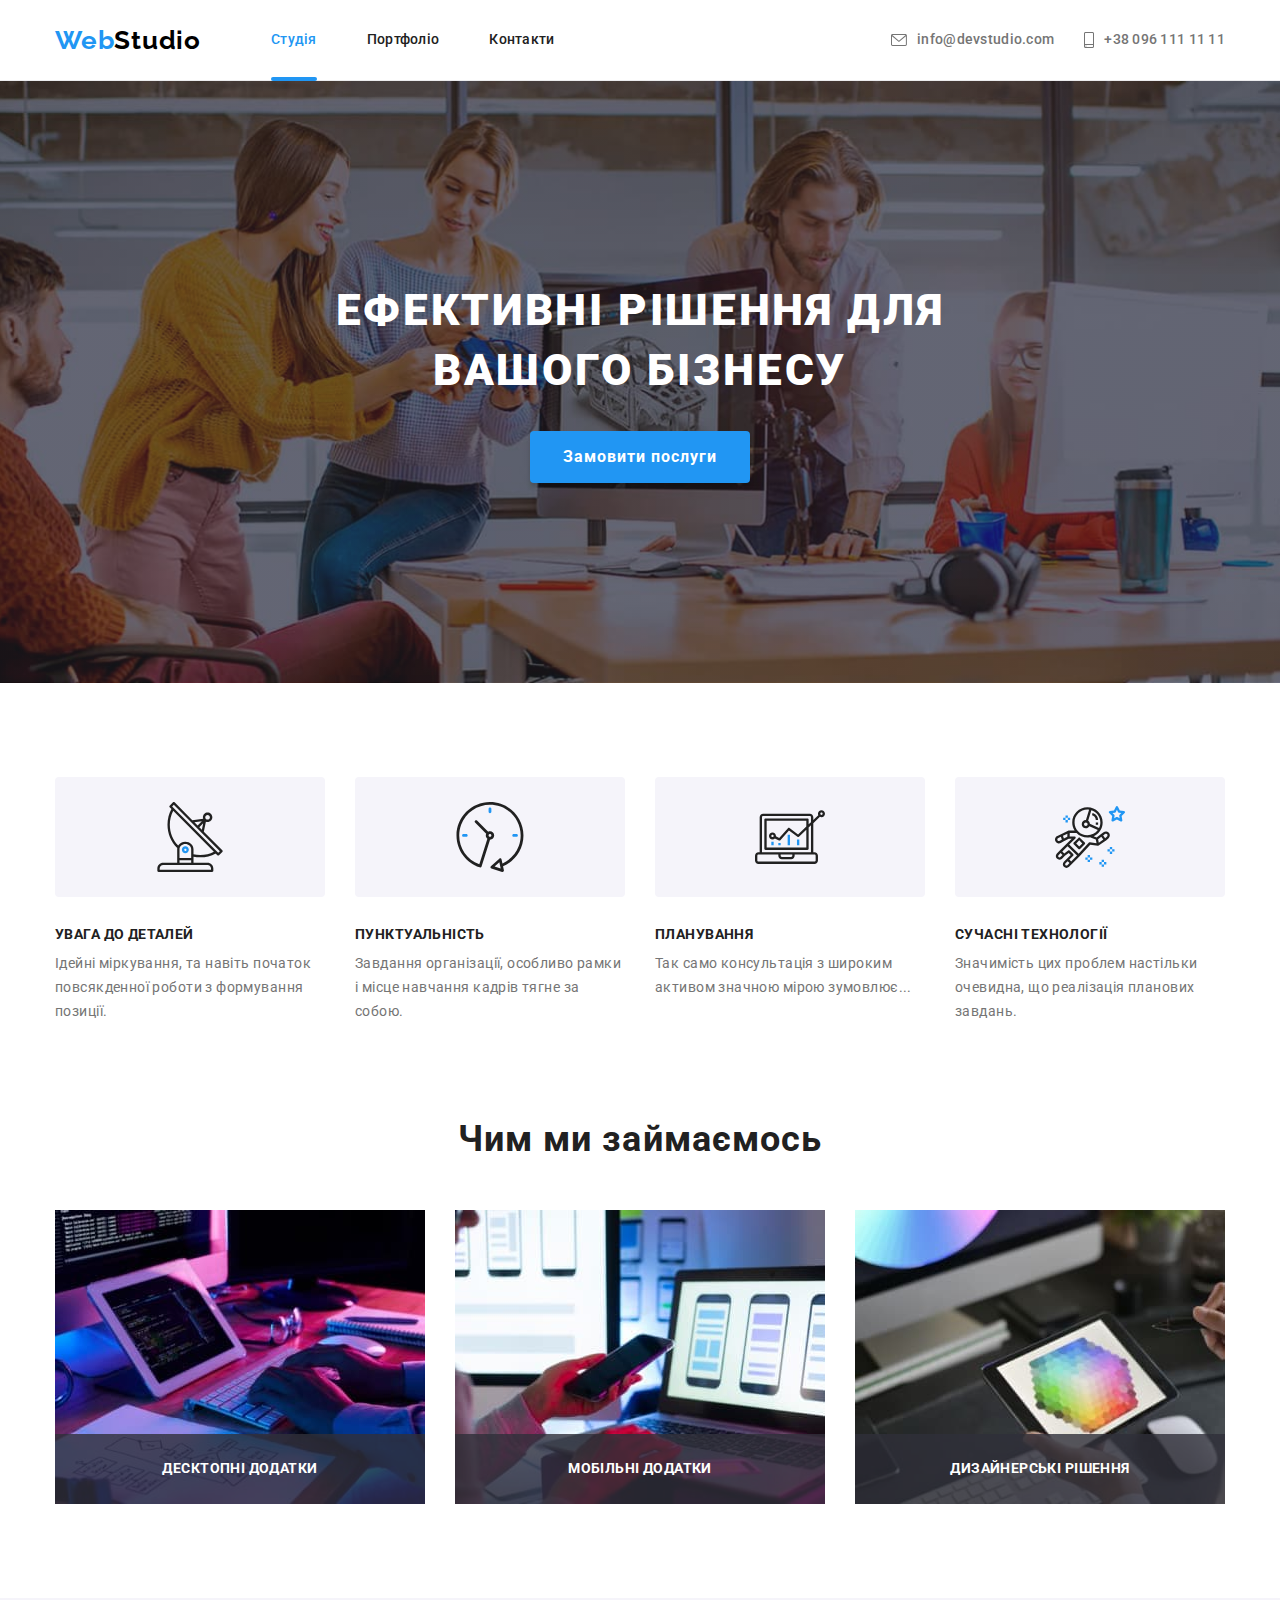
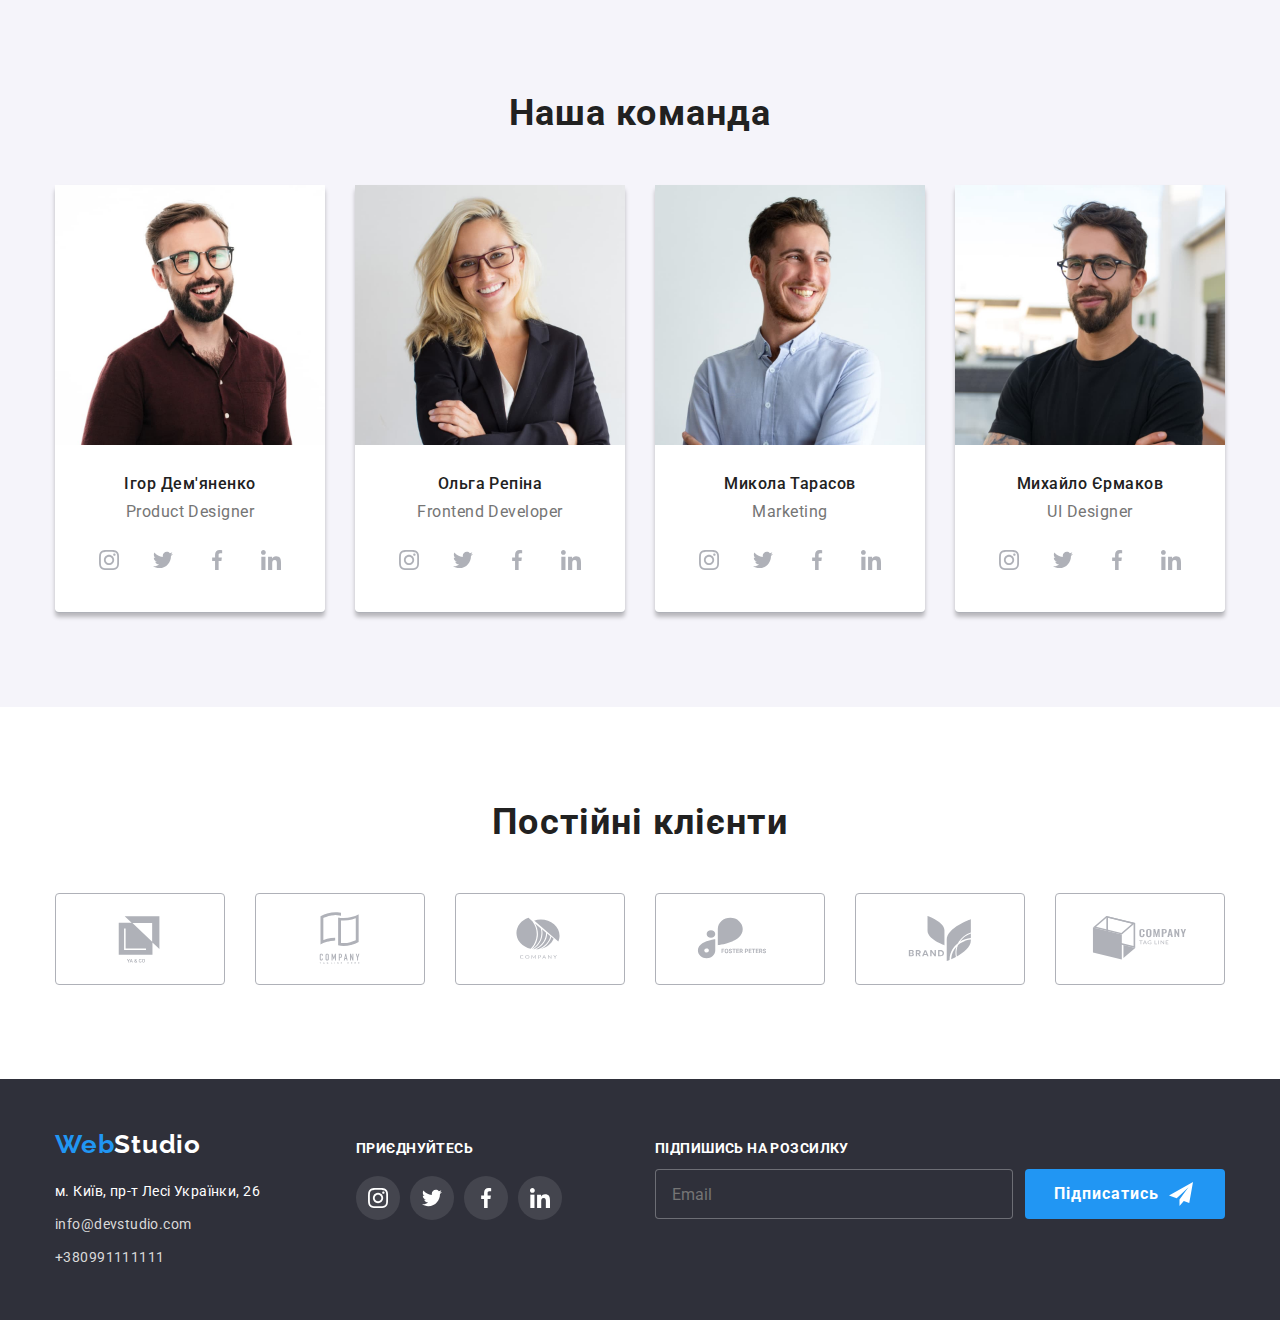
==== index.html @ f046be92 "правка1" ====
<!DOCTYPE html>
<html lang="uk">
  <head>
    <meta charset="UTF-8" />
    <meta http-equiv="X-UA-Compatible" content="IE=edge" />
    <meta name="viewport" content="width=device-width, initial-scale=1.0" />
    <title>Webstudio</title>
    <link rel="preconnect" href="https://fonts.googleapis.com" />
    <link rel="preconnect" href="https://fonts.gstatic.com" crossorigin />
    <link
      href="https://fonts.googleapis.com/css2?family=Raleway:wght@700&family=Roboto:ital,wght@0,400;0,500;0,700;0,900;1,300&display=swap"
      rel="stylesheet"
    />
    <link
      rel="stylesheet"
      href="https://cdnjs.cloudflare.com/ajax/libs/modern-normalize/1.1.0/modern-normalize.min.css"
    />
    <link rel="stylesheet" href="./css/styles.css" />
  </head>

  <body>
    <header>
      <div class="container header-elements">
        <nav class="nav-header">
          <a class="logo" href="">Web<span class="colorstudio">Studio</span></a>
          <ul class="nav-list">
            <li class="nav-item">
              <div class="actions-studio">
                <a href="./index.html" class="nav-studio link-current">Студія</a>
              </div>
            </li>
            <li class="nav-item"><a class="site-nav" href="./portfolio.html">Портфоліо</a></li>
            <li class="nav-item"><a class="site-nav" href="">Контакти</a></li>
          </ul>
        </nav>
        <ul class="contacts-list">
          <li class="contacts-item">
            <a href="mailto:info@devstudio.com" class="mail icon-mail">
              <svg class="contacts-icon" width="16" height="12">
                <use href="./images/icons/icons.svg#icon-envelope"></use>
              </svg>
              info@devstudio.com</a
            >
          </li>
          <li class="contacts-item">
            <a href="tel:+380961111111" class="number icon-number">
              <svg class="contacts-icon" width="10" height="16">
                <use href="./images/icons/icons.svg#icon-smartphone"></use>
              </svg>
              +38 096 111 11 11</a
            >
          </li>
        </ul>
      </div>
    </header>

    <main>
      <!---герой--->

      <section class="hero">
        <div class="container">
          <h1 class="hero-title">Ефективні рішення для вашого бізнесу</h1>
          <button class="btn-style" data-modal-open type="button">Замовити послуги</button>
        </div>
      </section>
      <!---список переваг-->
      <section class="sections-benefits section-bf">
        <div class="container">
          <h2 class="visually-hidden" hidden>список переваг</h2>
          <ul class="benefits-list">
            <li class="benefits-items">
              <div class="benefits-box">
                <svg class="benefits-icons" width="70" height="70">
                  <use href="./images/icons/icons.svg#icon-antenna"></use>
                </svg>
              </div>
              <h3 class="benefits-title">Увага до деталей</h3>
              <p class="benefits-text">
                Ідейні міркування, та навіть початок повсякденної роботи з формування позиції.
              </p>
            </li>

            <li class="benefits-items">
              <div class="benefits-box">
                <svg class="benefits-icons" width="70" height="70">
                  <use href="./images/icons/icons.svg#icon-clock"></use>
                </svg>
              </div>
              <h3 class="benefits-title">Пунктуальність</h3>
              <p class="benefits-text">
                Завдання організації, особливо рамки і місце навчання кадрів тягне за собою.
              </p>
            </li>

            <li class="benefits-items icon-plan">
              <div class="benefits-box">
                <svg class="benefits-icons" width="70" height="70">
                  <use href="./images/icons/icons.svg#icon-diagram"></use>
                </svg>
              </div>
              <h3 class="benefits-title">Планування</h3>
              <p class="benefits-text">
                Так само консультація з широким активом значною мірою зумовлює...
              </p>
            </li>

            <li class="benefits-items">
              <div class="benefits-box">
                <svg class="benefits-icons" width="70" height="70">
                  <use href="./images/icons/icons.svg#icon-astronaut"></use>
                </svg>
              </div>
              <h3 class="benefits-title">Сучасні технології</h3>
              <p class="benefits-text">
                Значимість цих проблем настільки очевидна, що реалізація планових завдань.
              </p>
            </li>
          </ul>
        </div>
      </section>
      <!--чим ми займаємось-->
      <section class="sections-features section">
        <div class="container">
          <h2 class="features-title">Чим ми займаємось</h2>
          <ul class="features-list">
            <li class="features-items">
              <div class="actions">
                <img src="./images/box1.jpg" alt="робота за комп'ютером" width="370" />
                <p class="action-title">Десктопні додатки</p>
              </div>
            </li>

            <li class="features-items">
              <div class="actions">
                <img src="./images/box2.jpg" alt="додаток розробка" width="370" />
                <p class="action-title">Мобільні додатки</p>
              </div>
            </li>
            <li class="features-items">
              <div class="actions">
                <img src="./images/box3.jpg" alt="планшет" width="370" />
                <p class="action-title">Дизайнерські рішення</p>
              </div>
            </li>
          </ul>
        </div>
      </section>
      <!--наша команда-->
      <section class="sections-team section">
        <div class="container">
          <h2 class="team-title">Наша команда</h2>
          <ul class="team-list">
            <li class="team-items">
              <img src="./images/img_1.jpg" alt="чоловік" width="270" />
              <div class="team-about">
                <h3 class="team-name">Ігор Дем'яненко</h3>
                <p lang="en" class="team-position">Product Designer</p>
                <ul class="team-soc-list">
                  <li class="team-soc-item">
                    <a href="" class="team-icon">
                      <svg class="team-soc-icons" width="20" height="20">
                        <use href="./images/icons/symbol-defs.svg#icon-insta"></use>
                      </svg>
                    </a>
                  </li>
                  <li class="team-soc-item">
                    <a href="" class="team-icon">
                      <svg class="team-soc-icons" width="20" height="20">
                        <use href="./images/icons/symbol-defs.svg#icon-twit"></use>
                      </svg>
                    </a>
                  </li>
                  <li class="team-soc-item">
                    <a href="" class="team-icon">
                      <svg class="team-soc-icons" width="20" height="20">
                        <use href="./images/icons/symbol-defs.svg#icon-fb"></use>
                      </svg>
                    </a>
                  </li>
                  <li class="team-soc-item">
                    <a href="" class="team-icon">
                      <svg class="team-soc-icons" width="20" height="20">
                        <use href="./images/icons/symbol-defs.svg#icon-link"></use>
                      </svg>
                    </a>
                  </li>
                </ul>
              </div>
            </li>
            <li class="team-items">
              <img src="./images/img_2.jpg" alt="жінка" width="270" />
              <div class="team-about">
                <h3 class="team-name">Ольга Репіна</h3>
                <p lang="en" class="team-position">Frontend Developer</p>
                <ul class="team-soc-list">
                  <li class="team-soc-item">
                    <a href="" class="team-icon">
                      <svg class="team-soc-icons" width="20" height="20">
                        <use href="./images/icons/symbol-defs.svg#icon-insta"></use>
                      </svg>
                    </a>
                  </li>
                  <li class="team-soc-item">
                    <a href="" class="team-icon">
                      <svg class="team-soc-icons" width="20" height="20">
                        <use href="./images/icons/symbol-defs.svg#icon-twit"></use>
                      </svg>
                    </a>
                  </li>
                  <li class="team-soc-item">
                    <a href="" class="team-icon">
                      <svg class="team-soc-icons" width="20" height="20">
                        <use href="./images/icons/symbol-defs.svg#icon-fb"></use>
                      </svg>
                    </a>
                  </li>
                  <li class="team-soc-item">
                    <a href="" class="team-icon">
                      <svg class="team-soc-icons" width="20" height="20">
                        <use href="./images/icons/symbol-defs.svg#icon-link"></use>
                      </svg>
                    </a>
                  </li>
                </ul>
              </div>
            </li>
            <li class="team-items">
              <img src="./images/img_3.jpg" alt="чоловік" width="270" />
              <div class="team-about">
                <h3 class="team-name">Микола Тарасов</h3>
                <p lang="en" class="team-position">Marketing</p>
                <ul class="team-soc-list">
                  <li class="team-soc-item">
                    <a href="" class="team-icon">
                      <svg class="team-soc-icons" width="20" height="20">
                        <use href="./images/icons/symbol-defs.svg#icon-insta"></use>
                      </svg>
                    </a>
                  </li>
                  <li class="team-soc-item">
                    <a href="" class="team-icon">
                      <svg class="team-soc-icons" width="20" height="20">
                        <use href="./images/icons/symbol-defs.svg#icon-twit"></use>
                      </svg>
                    </a>
                  </li>
                  <li class="team-soc-item">
                    <a href="" class="team-icon">
                      <svg class="team-soc-icons" width="20" height="20">
                        <use href="./images/icons/symbol-defs.svg#icon-fb"></use>
                      </svg>
                    </a>
                  </li>
                  <li class="team-soc-item">
                    <a href="" class="team-icon">
                      <svg class="team-soc-icons" width="20" height="20">
                        <use href="./images/icons/symbol-defs.svg#icon-link"></use>
                      </svg>
                    </a>
                  </li>
                </ul>
              </div>
            </li>
            <li class="team-items">
              <img src="./images/img_4.jpg" alt="чоловік" width="270" />
              <div class="team-about">
                <h3 class="team-name">Михайло Єрмаков</h3>
                <p lang="en" class="team-position">UI Designer</p>
                <ul class="team-soc-list">
                  <li class="team-soc-item">
                    <a href="" class="team-icon">
                      <svg class="team-soc-icons" width="20" height="20">
                        <use href="./images/icons/symbol-defs.svg#icon-insta"></use>
                      </svg>
                    </a>
                  </li>
                  <li class="team-soc-item">
                    <a href="" class="team-icon">
                      <svg class="team-soc-icons" width="20" height="20">
                        <use href="./images/icons/symbol-defs.svg#icon-twit"></use>
                      </svg>
                    </a>
                  </li>
                  <li class="team-soc-item">
                    <a href="" class="team-icon">
                      <svg class="team-soc-icons" width="20" height="20">
                        <use href="./images/icons/symbol-defs.svg#icon-fb"></use>
                      </svg>
                    </a>
                  </li>
                  <li class="team-soc-item">
                    <a href="" class="team-icon">
                      <svg class="team-soc-icons" width="20" height="20">
                        <use href="./images/icons/symbol-defs.svg#icon-link"></use>
                      </svg>
                    </a>
                  </li>
                </ul>
              </div>
            </li>
          </ul>
        </div>
      </section>
      <section class="customers-section section">
        <div class="container">
          <h2 class="customers-title">Постійні клієнти</h2>
          <ul class="customers-list">
            <li class="customers-item">
              <a href="" class="customers-link">
                <svg class="customers-icon">
                  <use href="./images/icons/icons.svg#icon-Logoyaco"></use>
                </svg>
              </a>
            </li>

            <li class="customers-item">
              <a href="" class="customers-link">
                <svg class="customers-icon">
                  <use href="./images/icons/icons.svg#icon-Logotagline"></use>
                </svg>
              </a>
            </li>

            <li class="customers-item">
              <a href="" class="customers-link">
                <svg class="customers-icon">
                  <use href="./images/icons/icons.svg#icon-Logocompany"></use>
                </svg>
              </a>
            </li>

            <li class="customers-item">
              <a href="" class="customers-link">
                <svg class="customers-icon">
                  <use href="./images/icons/icons.svg#icon-Logofoster"></use>
                </svg>
              </a>
            </li>

            <li class="customers-item">
              <a href="" class="customers-link">
                <svg class="customers-icon">
                  <use href="./images/icons/icons.svg#icon-Logobrand"></use>
                </svg>
              </a>
            </li>

            <li class="customers-item">
              <a href="" class="customers-link">
                <svg class="customers-icon">
                  <use href="./images/icons/icons.svg#icon-Logo-5-1"></use>
                </svg>
              </a>
            </li>
          </ul>
        </div>
      </section>
    </main>
    <footer>
      <div class="container footer-information">
        <div class="footer-adress">
          <a class="logo-adress" href="">Web<span class="colorstudio-adress">Studio</span></a>
          <address>
            <ul class="adress-list">
              <li class="adress-item">
                <a
                  class="adress-link"
                  href="https://goo.gl/maps/yT7QNNGnozj1mF7h9"
                  target="_blank"
                  rel="noopener noreferrer"
                  >м. Київ, пр-т Лесі Українки, 26
                </a>
              </li>
              <li class="adress-item">
                <a class="adress-mail" href="mailto:info@devstudio.com">info@devstudio.com</a>
              </li>
              <li class="adress-item">
                <a class="adress-number" href="tel:+380991111111">+380991111111</a>
              </li>
            </ul>
          </address>
        </div>
        <div class="join">
          <p class="join-title">Приєднуйтесь</p>
          <ul class="join-list">
            <li class="join-item">
              <a href="" class="join-link">
                <svg class="join-soc-icons" width="20" height="20">
                  <use href="./images/icons/icons.svg#icon-instagramwhite"></use>
                </svg>
              </a>
            </li>
            <li class="join-item">
              <a href="" class="join-link">
                <svg class="join-soc-icons" width="20" height="20">
                  <use href="./images/icons/icons.svg#icon-twitterwhite"></use>
                </svg>
              </a>
            </li>
            <li class="join-item">
              <a href="" class="join-link">
                <svg class="join-soc-icons" width="20" height="20">
                  <use href="./images/icons/icons.svg#icon-facebookwhite"></use>
                </svg>
              </a>
            </li>
            <li class="join-item">
              <a href="" class="join-link">
                <svg class="join-soc-icons" width="20" height="20">
                  <use href="./images/icons/icons.svg#icon-linkedinwhite"></use>
                </svg>
              </a>
            </li>
          </ul>
        </div>


      <div class="mailing-list">
        <form  class="mailing-form"> 
          <label for="mail"
            >Підпишись на розсилку</label>
            <div class="mailing">
            <input class="mailing-input" type="mail" id="mail" placeholder="Email"/>
          </form>
        <button class="btn-mailing" type="submit">Підписатись
          <svg class="icons-mailing" > 
          <use href="./images/icons/symbol6.svg#icon-icon-telegram" width="24" heigth="24"></use>
        </svg></button>
        </div>
      </div>

      <div class="backdrop is-hidden" data-modal>
        <div class="modal">
          <button class="modal-btn" data-modal-close>
            <svg class="icon-closemodal">
              <use href="./images/icons/closemodal.svg#icon-closemodal"></use>
            </svg>
          </button>
          <p class="form-title">Залиште свої дані, ми вам передзвонимо</p>

          <form>
            <div class="form-group">
              <label for="name" class="form-label">Імя
              <input class="form-input" type="text" name="user-name" id="name" />
              <svg class="icon" width="18" heigth="18">
                  <use href="./images/icons/icon-person.svg#icon-person" ></use>
                </svg>
              </label>
            </div>

            <div class="form-group">
              <label for="tel">Телефон
              <input class="form-input" type="tel" name="user-tel" id="tel" />

                <svg class="icon">
                  <use href="./images/icons/icon-form.svg#icon-phone"></use>
                </svg>

              </label>
              </label>
            </div>

            <div class="form-group">
              <label for="mail">Пошта
              <input class="form-input" type="mail" name="user-mail" id="mail" />

                <svg class="icon">
                  <use href="./images/icons/icon-form.svg#icon-email" width="18" heigth="18"></use>
                </svg>

              </label>
            </div>

            <div class="form-area">
              <label for="user-text" class="area-text">Коментар</label>
              <textarea 
              name="user-text"
              id="user-text" 
              placeholder="Введіть текст"
              class="form-textarea"
              ></textarea>
            </div>
               
          <div class="form-check">
            <input 
            type="checkbox" 
            name="policy" 
            id="policy" 
            class="modal-check visually-hidden">
            <label for="policy" class="checkbox-text">
              <span class="check">
                <svg class="check-icon" width="11" heigth="8">
                <use href="./images/icons/icon-forms.svg#icon-Vector-8"></use>
              </svg>
              </span>
           Погоджуюся з розсилкою та приймаю<a href="" class="check-link">  Умови договору</a> 

            </label>

          </div>


            
          
            <button class="form-btn" type="submit">Відправити</button>
              


              

              
          </form>
        </div>
      </div>

          


      <script src="./js/modal.js"></script>
    </footer>
  </body>
</html>
---- css/styles.css ----
:root {
  --background-color: #ffffff;
  --background-color-hero: #2f303a;
  --title-text-color: #212121;
  --primary-text-color: #000000;
  --accent: #2196f3;
  --secondary-text-color: #757575;
  --adress-color: #d9d9d9;
  --hover-color: #188ce8;
  --background: #f5f4fa;
}
html {
  box-sizing: border-box;
}

*,
*::before,
*::after {
  box-sizing: inherit;
}
body {
  background-color: var(--background-color);
  font-family: 'Roboto', sans-serif;
  margin: 0;
}

header {
  background-color: var(--background-color);
  border-bottom: 1px solid #ececee;
}

.container {
  width: 1200px;
  margin-left: auto;
  margin-right: auto;

  padding-left: 15px;
  padding-right: 15px;
}
.section {
  padding-top: 94px;
  padding-bottom: 94px;
}

img {
  display: block;
  max-width: 100%;
  height: auto;
}
/*----------HEADER-------------*/
.header-elements {
  display: flex;
  align-items: center;
}

.logo {
  color: var(--secondary-text-color);
  font-family: 'Raleway';
  font-weight: 700;
  font-size: 26px;
  line-height: 1.19;
  letter-spacing: 0.03em;
  color: var(--accent);
  text-decoration: none;
}

.colorstudio {
  color: var(--primary-text-color);
}
.colorstudio-adress {
  color: var(--background-color);
}
.nav-header {
  display: flex;
  align-items: center;
}

.nav-list {
  list-style: none;
  font-weight: 500;
  font-size: 14px;
  line-height: 1.14;
  letter-spacing: 0.02em;

  margin-left: 70px;
  margin-top: 0;
  margin-bottom: 0;
  padding: 0;
  display: flex;
}

.nav-item {
  margin-right: 50px;
}
.nav-item:last-child {
  margin-right: 0;
}

.site-nav {
  color: var(--title-text-color);
  text-decoration: none;
  display: block;
  padding-top: 32px;
  padding-bottom: 32px;

  transition: color 250ms cubic-bezier(0.4, 0, 0.2, 1);
}

.site-nav:hover,
.site-nav:focus {
  color: var(--hover-color);
}
.actions-studio {
  position: relative;
}
.nav-studio {
  position: relative;
  color: var(--accent);
  text-decoration: none;
  display: flex;
  padding-top: 32px;
  padding-bottom: 32px;

  transition: color 250ms cubic-bezier(0.4, 0, 0.2, 1);
}

.nav-studio:hover,
.nav-studio:focus {
  color: var(--hover-color);
}
.nav-studio::after {
  content: '';
  position: absolute;
  display: block;
  width: 100%;
  height: 4px;
  border-radius: 2px;
  background-color: var(--accent);
  bottom: -1px;

  transition: opacity 250ms cubic-bezier(0.4, 0, 0.2, 1);
}

.link-current {
  color: var(--accent);
}

.contacts-list {
  list-style: none;
  margin-left: auto;
  margin-top: 0;
  margin-bottom: 0;
  display: flex;
  padding-left: 0;
}

.contacts-list > .contacts-item {
  margin-right: 30px;
}

.contacts-item:last-child {
  margin-right: 0;
}
.contacts-icon {
  margin-right: 10px;
}

.contacts-icon {
  fill: currentColor;
}

.mail {
  color: var(--secondary-text-color);
  font-weight: 500;
  font-size: 14px;
  line-height: 1.14;
  letter-spacing: 0.02em;
  text-decoration: none;
  display: flex;
  align-items: center;

  transition: color 250ms cubic-bezier(0.4, 0, 0.2, 1);
}
.mail:hover,
.mail:focus {
  color: var(--accent);
}

.number {
  color: var(--secondary-text-color);
  font-weight: 500;
  font-size: 14px;
  line-height: 1.14;
  letter-spacing: 0.02em;
  text-decoration: none;
  display: flex;
  align-items: center;

  transition: color 250ms cubic-bezier(0.4, 0, 0.2, 1);
}

.number:hover,
.number:focus {
  color: var(--accent);
}

/*--------------------HERO--------------- */
.hero {
  background-color: var(--background-color-hero);
  text-align: center;
  padding-top: 200px;
  padding-bottom: 200px;
  max-width: 1600px;
  margin: auto;

  background-image: linear-gradient(rgba(47, 48, 58, 0.4), rgba(47, 48, 58, 0.4)),
    url(../images/herobg.jpg);
  background-repeat: no-repeat;
  background-position: center;
  background-size: cover;
}

.hero-title {
  color: var(--background-color);
  font-weight: 900;
  font-size: 44px;
  line-height: 1.36;
  letter-spacing: 0.06em;
  text-transform: uppercase;

  margin-top: 0;
  margin-bottom: 30px;
  max-width: 696px;
  margin-right: auto;
  margin-left: auto;
  align-items: center;
}

.btn-style {
  background: var(--accent);
  box-shadow: 0px 4px 4px rgba(0, 0, 0, 0.15);
  border-radius: 4px;
  color: var(--background-color);
  font-family: inherit;
  font-weight: 700;
  font-size: 16px;
  line-height: 1.87;
  letter-spacing: 0.06em;
  cursor: pointer;
  display: inline-block;
  padding-top: 10px;
  padding-right: 32px;
  padding-left: 32px;
  padding-bottom: 10px;
  min-width: 200px;
  border: 1px solid transparent;

  transition: background-color 250ms cubic-bezier(0.4, 0, 0.2, 1);
}

.btn-style:hover,
.btn-style:focus {
  background: var(--hover-color);
}

/*------------------BENEFITS---------------*/

.visually-hidden {
  position: absolute;
  width: 1px;
  height: 1px;
  margin: 0px;
  border: 0;
  padding: 0;
  white-space: nowrap;
  clip-path: inset(100%);
  clip: rect(0 0 0 0);
  overflow: hidden;
}

.sections-title {
  color: var(--title-text-color);
}
.section-bf {
  padding-top: 94px;
}
.benefits-list {
  list-style: none;
  margin: 0;
  padding-left: 0;
  display: flex;
  gap: 30px;
}

.benefits-title {
  font-weight: 700;
  font-size: 14px;
  line-height: 1.14;
  letter-spacing: 0.03em;
  text-transform: uppercase;
  color: var(--title-text-color);
  margin-bottom: 10px;
  margin-top: 0;
}
.benefits-text {
  color: var(--secondary-text-color);
  font-size: 14px;
  line-height: 1.71;
  letter-spacing: 0.03em;
  margin: 0;
}
.benefits-box {
  box-sizing: border-box;
  display: flex;
  width: 270px;
  height: 120px;
  background-color: var(--background);
  border-radius: 4px;
  align-items: center;
  justify-content: center;
  margin-bottom: 30px;
}
.benefits-icons {
  width: 70px;
  height: 70px;
}

.actions {
  position: relative;
}

.action-title {
  position: absolute;
  bottom: 0px;
  left: 0;
  background-color: rgba(47, 48, 58, 0.8);
  font-weight: 700;
  font-size: 14px;
  line-height: 1.14;
  text-align: center;
  letter-spacing: 0.03em;
  text-transform: uppercase;
  margin: 0;
  color: #ffffff;
  width: 100%;
  padding-top: 27px;
  padding-bottom: 27px;
}
/*--------------------FEATURE----------------*/

.features-list {
  list-style: none;
  margin: 0;
  padding: 0;
  display: flex;
  gap: 30px;
}

.features-items {
  flex-basis: calc(100% / 3);
}
.features-title,
.team-title {
  font-weight: 700;
  font-size: 36px;
  line-height: 1.17;
  text-align: center;
  letter-spacing: 0.03em;
  color: var(--title-text-color);
  padding-bottom: 50px;
}
.features-title {
  margin-top: 0;
  margin-bottom: 50px;
  padding: 0;
}

.sections-team {
  background-color: var(--background);
}
.team-list {
  list-style: none;
  margin: 0;
  padding: 0;
  display: flex;
}

.team-items {
  flex-basis: calc(100% / 4);
  margin-right: 30px;
  border-bottom: 1px solid #afb1b8;
  border-radius: 4px;
  background: var(--background);
  box-shadow: 0px 4px 4px rgba(0, 0, 0, 0.25);
}
.team-list .team-items:last-child {
  margin-right: 0;
}

.team-title {
  padding: 0;
  margin-top: 0;
  margin-bottom: 50px;
}
.team-about {
  padding-top: 30px;
  padding-bottom: 30px;
  padding-left: 10px;
  padding-right: 10px;
  align-items: center;
}
.team-name {
  color: var(--title-text-color);
  font-weight: 500;
  font-size: 16px;
  line-height: 1.18;
  text-align: center;
  letter-spacing: 0.03em;
  margin-bottom: 10px;
  margin-top: auto;
}

.team-position {
  color: var(--secondary-text-color);
  font-size: 16px;
  line-height: 1.18;
  text-align: center;
  letter-spacing: 0.03em;
  margin: 0;
}

.team-items {
  background-color: var(--background-color);
}
.team-soc-list {
  list-style: none;
  display: flex;
  padding: 0;
  margin-top: 16px;
  align-items: center;
  justify-content: center;
  gap: 10px;
}
.team-soc-item {
  align-items: center;
}

.team-icon {
  width: 44px;
  height: 44px;
  border-radius: 50%;
  display: flex;
  background-color: var(--background-color);
  align-items: center;
  justify-content: center;
  transition: background-color 250ms cubic-bezier(0.4, 0, 0.2, 1);
}
.team-icon:hover,
.team-icon:focus {
  background-color: var(--accent);
}
.team-icon:hover .team-soc-icons,
.team-icon:focus .team-soc-icons {
  fill: var(--background-color);
}
.team-soc-icons {
  fill: #afb1b8;
  transition: fill 250ms cubic-bezier(0.4, 0, 0.2, 1);
}

/*----------------------CUSTOMERS---------------*/
.customers-title {
  font-weight: 700;
  font-size: 36px;
  line-height: 42px;
  text-align: center;
  letter-spacing: 0.03em;
  color: var(--title-text-color);
  margin-top: 0;
  margin-bottom: 50px;
}
.customers-list {
  list-style: none;
  display: flex;
  padding: 0;
  margin: 0;
}
.customers-link {
  border: 1px solid #afb1b8;
  border-radius: 4px;
  display: flex;
  width: 170px;
  height: 92px;
  align-items: center;
  justify-content: center;
  color: #afb1b8;

  transition: border-color 250ms cubic-bezier(0.4, 0, 0.2, 1),
    color 250ms cubic-bezier(0.4, 0, 0.2, 1);
}
.customers-list .customers-item:last-child {
  margin-right: 0;
}
.customers-item {
  width: 170px;
  margin-right: 30px;
}

.customers-link:hover,
.customers-link:focus {
  border-color: var(--accent);
  color: var(--accent);
}

.customers-icon {
  width: 106px;
  height: 60px;
  fill: currentColor;
}
/*----------------FOOTER-------------------*/

footer {
  background-color: var(--background-color-hero);
  padding-top: 50px;
  padding-bottom: 50px;
}
address {
  margin-top: 20px;
}
.footer-information {
  display: flex;
  align-items: baseline;
}
.footer-adress {
  display: inline;
  width: 231px;
}
.logo-adress {
  font-family: 'Raleway';
  font-weight: 700;
  font-size: 26px;
  line-height: 1.19;
  letter-spacing: 0.03em;
  color: var(--accent);
  text-decoration: none;
  display: inline-block;
}
.colorstudio-adress {
  color: var(--background-color);
}

.adress-list {
  list-style: none;
  font-style: normal;
  margin-top: 0;
  padding: 0;
  margin-bottom: 0;
}
.adress-item {
  margin-bottom: 9px;
}
.adress-list .adress-item:last-child {
  margin: 0;
}

.adress-link {
  font-weight: 400;
  font-size: 14px;
  line-height: 1.71;
  letter-spacing: 0.03em;
  color: var(--background-color);
  text-decoration: none;
}
.adress-mail {
  color: var(--adress-color);
  font-weight: 400;
  font-size: 14px;
  line-height: 1.71;
  letter-spacing: 0.03em;
  text-decoration: none;
  margin-bottom: 9px;

  transition: color 250ms cubic-bezier(0.4, 0, 0.2, 1);
}

.adress-number {
  color: var(--adress-color);
  font-weight: 400;
  font-size: 14px;
  line-height: 1.71;
  letter-spacing: 0.03em;
  text-decoration: none;

  transition: color 250ms cubic-bezier(0.4, 0, 0.2, 1);
}

.adress-mail:hover,
.adress-mail:focus {
  color: var(--accent);
}
.adress-number:hover,
.adress-mail:focus {
  color: var(--accent);
}
/*---------------------------------JOIN US--------------------*/
.join {
  margin-left: 70px;
}
.join-item {
  list-style: none;
  display: flex;
}
.join-list {
  justify-content: center;
  gap: 10px;
  margin: 0;
  display: flex;
  padding: 0;
}

.join-title {
  font-weight: 700;
  font-size: 14px;
  line-height: 16px;
  letter-spacing: 0.03em;
  text-transform: uppercase;
  color: var(--background-color);
  display: flex;
  margin-bottom: 20px;
  margin-top: 0;
}
.join-link {
  width: 44px;
  height: 44px;
  border-radius: 50%;
  background-color: rgba(255, 255, 255, 0.1);

  display: flex;
  align-items: center;
  justify-content: center;

  transition: background-color 250ms cubic-bezier(0.4, 0, 0.2, 1);
}

.join-link:hover,
.join-link:focus {
  background-color: var(--accent);
}

/*--ПОРТФОЛІО*/

.nav-portfolio {
  position: relative;
  color: var(--accent);
  text-decoration: none;
  display: flex;
  padding-top: 32px;
  padding-bottom: 32px;
  transition: color 250ms cubic-bezier(0.4, 0, 0.2, 1);
}

.nav-portfolio:hover,
.nav-portfolio:focus {
  color: var(--hover-color);
}

.nav-portfolio::after {
  content: '';
  position: absolute;
  width: 100%;
  height: 4px;
  border-radius: 2px;
  background-color: var(--accent);
  bottom: -1px;

  transition: opacity 250ms cubic-bezier(0.4, 0, 0.2, 1);
}

/*-----------------------Кнопки-------------------------*/

.filter-list {
  list-style: none;
  margin-top: 0;
  margin-bottom: 50px;
  padding: 0;
  display: flex;
  justify-content: center;
}

.filter-item {
  margin-right: 0;
  align-items: center;
}

.filter-list > .filter-item {
  margin-right: 8px;
}

.filter-btn {
  background-color: var(--background);
  font-family: inherit;
  font-style: normal;
  font-weight: 500;
  font-size: 16px;
  line-height: 1.62;
  text-align: center;
  letter-spacing: 0.03em;
  color: var(--title-text-color);
  cursor: pointer;
  margin-left: auto;
  display: inline-block;
  border-radius: 4px;
  border: none;
  padding-top: 6px;
  padding-bottom: 6px;
  padding-left: 22px;
  padding-right: 22px;
  transition: background-color 250ms cubic-bezier(0.4, 0, 0.2, 1),
    color 250ms cubic-bezier(0.4, 0, 0.2, 1), box-shadow 250ms cubic-bezier(0.4, 0, 0.2, 1);
}

.filter-btn:hover,
.filter-btn:focus {
  background-color: var(--accent);
  color: var(--background-color);
  box-shadow: 0px 3px 1px rgba(0, 0, 0, 0.1), 0px 1px 2px rgba(0, 0, 0, 0.08),
    0px 2px 2px rgba(0, 0, 0, 0.12);
}

.filter-btn.active {
  background-color: var(--accent);
  color: var(--background-color);
  transition: background-color 250ms cubic-bezier(0.4, 0, 0.2, 1),
    color 250ms cubic-bezier(0.4, 0, 0.2, 1), box-shadow 250ms cubic-bezier(0.4, 0, 0.2, 1);
}

/*-------------------------GALERY--------------*/
.galery-link {
  text-decoration: none;
  display: block;
  transition: box-shadow 250ms cubic-bezier(0.4, 0, 0.2, 1);
}

.galery-link:hover,
.galery-link:focus {
  box-shadow: 0px 1px 1px rgba(0, 0, 0, 0.12), 0px 4px 4px rgba(0, 0, 0, 0.06),
    1px 4px 6px rgba(0, 0, 0, 0.16);
}

.galery-list {
  margin: 0;
  padding: 0;
  display: flex;
  flex-wrap: wrap;
  margin-left: -30px;
  margin-top: -30px;
}
.galery-list > .galery-item {
  flex-basis: calc(100% / 3 - 30px);
  margin-left: 30px;
  margin-top: 30px;
}
.galery-item {
  list-style: none;
}

.list-design {
  padding-left: 24px;
  padding-right: 24px;
  padding-top: 20px;
  padding-bottom: 20px;
  border: 1px solid #eeeeee;
  border-top: none;
}
.galery-title {
  font-weight: 700;
  font-size: 18px;
  line-height: 2;
  letter-spacing: 0.06em;
  color: var(--title-text-color);
  text-decoration: none;
  margin-top: 0;
  margin-bottom: 4px;
}

.actions-portfolio {
  position: relative;
  overflow: hidden;
}

.galery-actions-title {
  position: absolute;
  font-weight: 400;
  font-size: 18px;
  line-height: 28px;
  letter-spacing: 0.03em;
  margin: 0;
  bottom: 0;
  right: 0;
  background-color: rgba(33, 150, 243, 0.9);
  width: 100%;
  height: 100%;
  color: #ffffff;
  padding-top: 63px;
  padding-left: 24px;
  padding-right: 24px;
  padding-bottom: 63px;

  transform: translatey(100%);
  transition: transform 250ms cubic-bezier(0.4, 0, 0.2, 1);
}
.galery-item:hover .galery-actions-title,
.galery-item:focus .galery-actions-title {
  transform: translateY(0);
}

.galery-text {
  font-size: 16px;
  line-height: 1.87;
  letter-spacing: 0.03em;
  color: var(--secondary-text-color);
  text-decoration: none;
  margin: 0;
}
/*-------------------MODAL--------------*/
.backdrop {
  position: fixed;
  top: 0;
  left: 0;
  background-color: rgba(0, 0, 0, 0.2);
  width: 100%;
  height: 100%;
  transition-property: opacity 500ms;
  transition-duration: 500ms;
  transition-timing-function: cubic-bezier(0.4, 0, 0.2, 1);
}

.backdrop.is-hidden {
  opacity: 0;
  pointer-events: none;
  visibility: hidden;
}
.modal {
  width: 528px;
  height: 581px;
  background-color: #ffffff;
  position: absolute;
  left: 50%;
  top: 50%;
  transform: translate(-50%, -50%);
  padding: 40px;
}
.modal-btn {
  position: absolute;
  top: 8px;
  right: 8px;
  width: 30px;
  height: 30px;
  background: #ffffff;
  border: 1px solid rgba(0, 0, 0, 0.1);
  border-radius: 50%;
  display: flex;
  justify-content: center;
  align-items: center;
}
.icon-closemodal {
  width: 11px;
  height: 11px;
}

.modal-btn:focus-within {
  border: 1px solid #2196f3;
  fill: #2196f3;
  transition: border-color 250ms cubic-bezier(0.4, 0, 0.2, 1);
}

/*---------FORM--------*/

.form-title {
  font-weight: 700;
  font-size: 20px;
  line-height: 23px;
  text-align: center;
  letter-spacing: 0.03em;
  margin-bottom: 12px;
  margin-top: 0;

  color: #212121;
}

.form-group {
  position: relative;
  flex-direction: column;
  display: flex;
  align-items: center;
  justify-content: center;
}

.icon {
  position: absolute;
  left: 12px;
  top: 50%;
  width: 18px;
  height: 18px;

  transform: translateY(-50%);
}

.form-group input {
  width: 448px;
  height: 40px;
  padding-left: 40px;
  border-radius: 4px;
  border: 1px solid rgba(33, 33, 33, 0.2);

  outline: none;
}

.form-input:focus {
  border: 1px solid #2196f3;
  transition: border 250ms cubic-bezier(0.4, 0, 0.2, 1);
}

.form-input:focus + .icon {
  fill: #2196f3;
  transition: fill 250ms cubic-bezier(0.4, 0, 0.2, 1);
}

.form-group label {
  margin-bottom: 10px;
  font-size: 12px;
  font-weight: 400;
  letter-spacing: 0.01em;
  color: #757575;
}

.form-area {
  flex-direction: column;
  margin: 0;
}

.form-textarea {
  width: 448px;
  margin: 0;
  padding-top: 12px;
  padding-bottom: 12px;
  padding-right: 16px;
  padding-left: 16px;
  border-radius: 4px;
  border: 1px solid rgba(33, 33, 33, 0.2);
  height: 120px;
  resize: none;
  outline: none;
  color: rgba(117, 117, 117, 0.5);
  font-size: 14px;
  font-weight: 400;
  line-height: 14px;
  letter-spacing: 0.01em;
}
.form-textarea::placeholder {
  color: rgba(117, 117, 117, 0.5);
}
.area-text {
  font-weight: 400;
  font-size: 12px;
  line-height: 14px;
  letter-spacing: 0.01em;
  color: #757575;
}

.form-textarea:focus {
  border-color: #2196f3;
}

.form-btn {
  display: inline-block;
  transform: translateX(60%);
  margin-top: 30px;
  width: 200px;
  height: 50px;
  padding: 0;

  background: #2196f3;
  border: #2196f3;
  border-radius: 4px;
  font-weight: 700;
  font-size: 16px;
  line-height: 30px;
  text-align: center;
  letter-spacing: 0.06em;

  color: #ffffff;
  box-shadow: 0px 4px 4px rgba(0, 0, 0, 0.15);
}

.checkbox-text {
  display: flex;
  align-items: center;
  justify-content: center;

  font-weight: 400;
  font-size: 14px;
  line-height: 24px;
  letter-spacing: 0.03em;
  color: #757575;
  margin-top: 20px;
}

.check {
  display: flex;
  align-items: center;
  justify-content: center;
  border: 2px solid #000000;
  border-radius: 4px;
  width: 16px;
  height: 15px;
  margin-right: 8px;
  box-shadow: 0px 1px 3px rgba(0, 0, 0, 0.12), 0px 1px 1px rgba(0, 0, 0, 0.14),
    0px 2px 1px rgba(0, 0, 0, 0.2);
}

.check-link {
  color: #2196f3;
  margin-left: 3px;
}

.check-icon {
  fill: transparent;
  width: 11px;
  height: 18px;
}
.check-icon {
  fill: #ffffff;
}
.modal-check:checked + .checkbox-text .check {
  background-color: #2196f3;
  border: none;
}

/*-----------------MAILING--------------*/

input {
  color: #757575;
}

.mailing-list {
  width: 570px;
}
.mailing-form {
  margin-left: 93px;
  margin-right: 0;
  display: flex;
  flex-direction: column;
}
.mailing-input:focus {
  border-color: #2196f3;
  transition: border-color 250ms cubic-bezier(0.4, 0, 0.2, 1);
}
.mailing-list input {
  height: 50px;
  min-width: 358px;
  border-radius: 4px;
  border: 1px solid rgba(255, 255, 255, 0.3);
  background-color: rgba(47, 48, 58, 1);
  outline: none;
  padding-left: 16px;
}
.mailing-list label {
  width: 358px;
  margin-bottom: 20px;
  font-weight: 700;
  font-size: 14px;
  line-height: 1.14px;
  letter-spacing: 0.03em;
  text-transform: uppercase;
  color: #ffffff;
}
.btn-mailing {
  width: 200px;
  height: 50px;
  margin: auto;
  margin-left: 12px;
  border-radius: 4px;
  background: #2196f3;
  border: #2196f3;
  font-weight: 700;
  font-size: 16px;
  line-height: 1.87;
  display: flex;
  align-items: center;
  letter-spacing: 0.06em;
  color: #ffffff;
  padding-top: 10px;
  padding-bottom: 10px;
  padding-left: 29px;
  padding-right: 8px;
}

.mailing {
  display: flex;
}
.icons-mailing {
  height: 30px;
  padding: 0;
  margin: 0;
  padding-left: 10px;
}
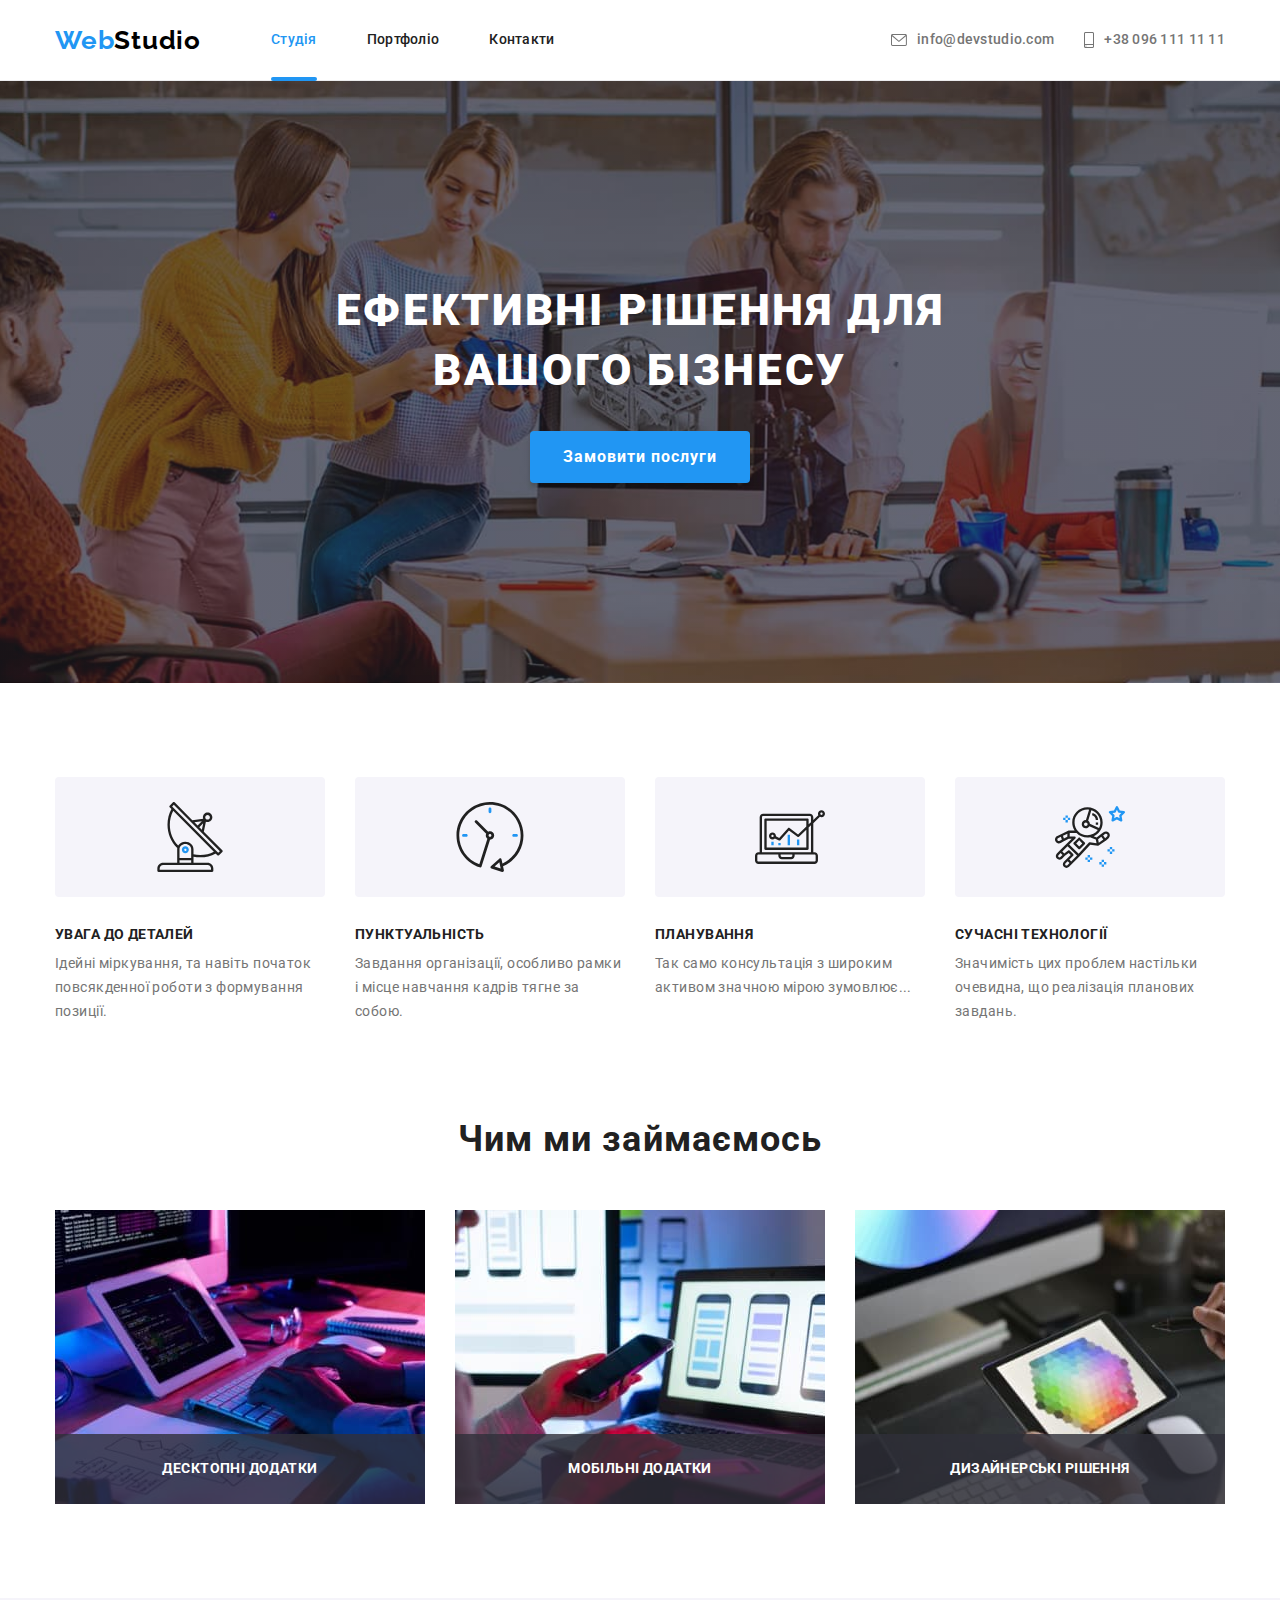
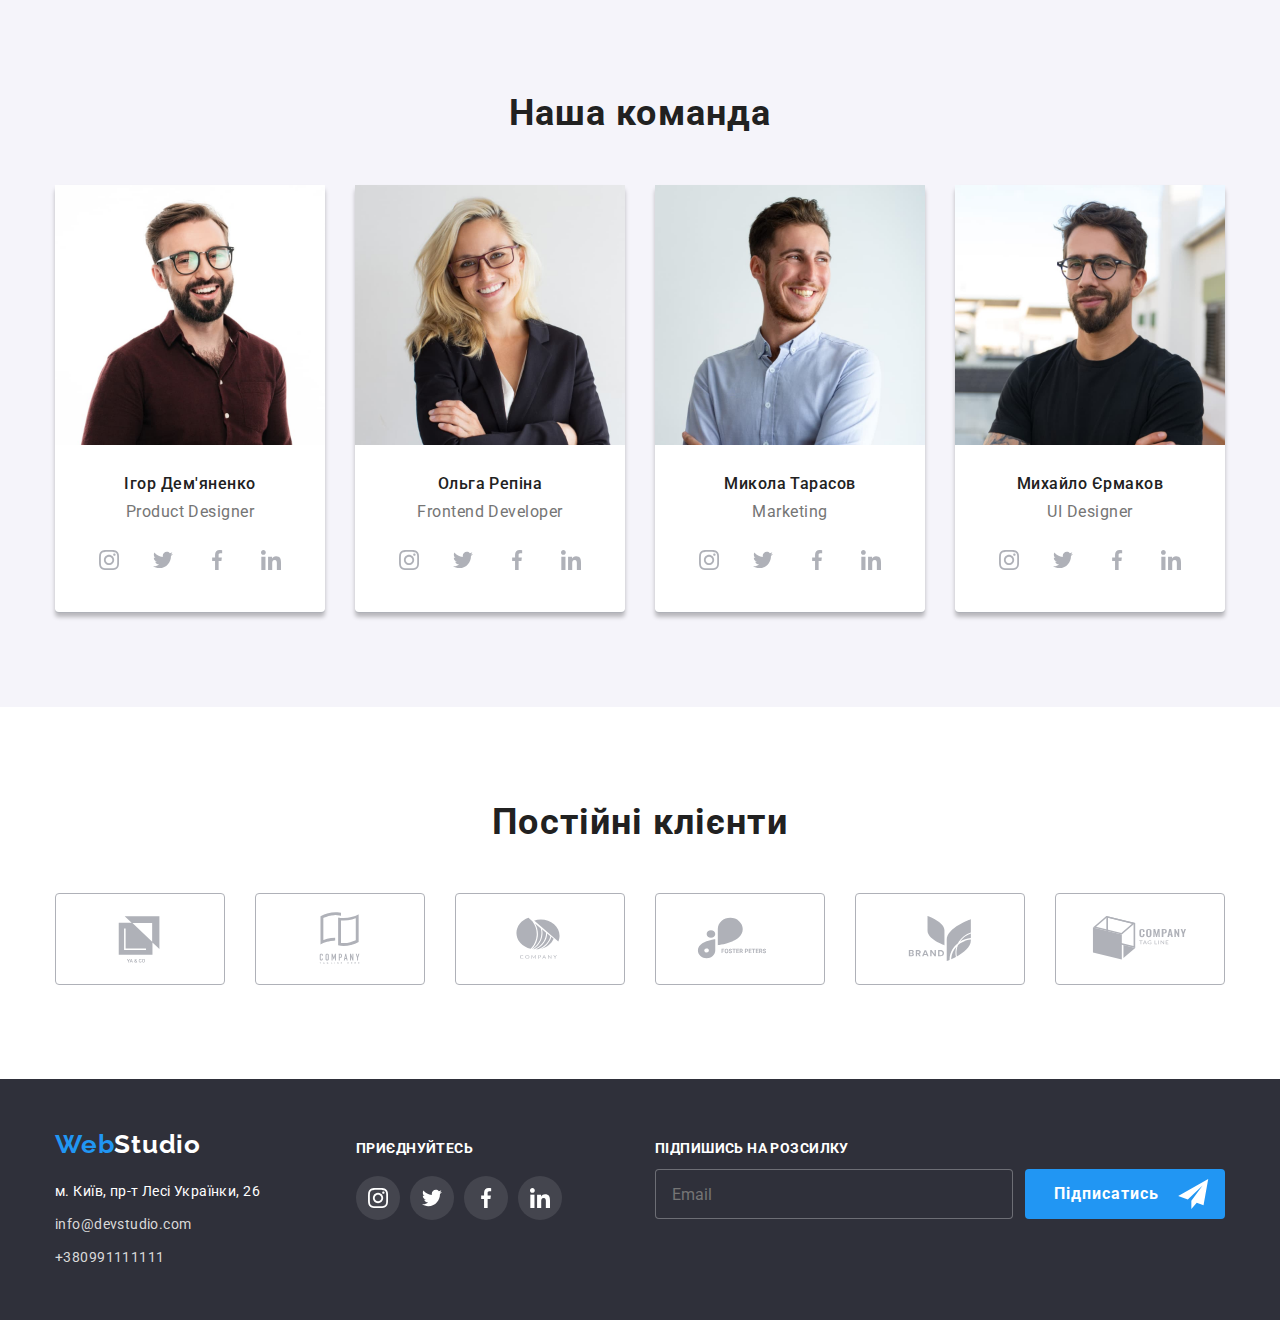
==== commit 92e30812: "правка2" ====
--- a/index.html
+++ b/index.html
@@ -414,18 +414,20 @@
           </ul>
         </div>
 
-
-      <div class="mailing-list">
-        <form  class="mailing-form"> 
-          <label for="mail"
-            >Підпишись на розсилку</label>
+        <div class="mailing-list">
+          <form class="mailing-form">
+            <label for="mail">Підпишись на розсилку</label>
             <div class="mailing">
-            <input class="mailing-input" type="mail" id="mail" placeholder="Email"/>
+              <input class="mailing-input" type="Email" id="Email" placeholder="Email" />
+
+              <button class="btn-mailing" type="submit">
+                Підписатись
+                <svg class="icons-mailing">
+                  <use href="./images/icons/symbol6.svg#icon-icon-telegram"></use>
+                </svg>
+              </button>
+            </div>
           </form>
-        <button class="btn-mailing" type="submit">Підписатись
-          <svg class="icons-mailing" > 
-          <use href="./images/icons/symbol6.svg#icon-icon-telegram" width="24" heigth="24"></use>
-        </svg></button>
         </div>
       </div>
 
@@ -440,81 +442,68 @@
 
           <form>
             <div class="form-group">
-              <label for="name" class="form-label">Імя
-              <input class="form-input" type="text" name="user-name" id="name" />
-              <svg class="icon" width="18" heigth="18">
-                  <use href="./images/icons/icon-person.svg#icon-person" ></use>
+              <label for="name" class="form-label"
+                >Імя
+                <input class="form-input" type="text" name="user-name" id="name" />
+                <svg class="icon">
+                  <use href="./images/icons/icon-person.svg#icon-person"></use>
                 </svg>
               </label>
             </div>
 
             <div class="form-group">
-              <label for="tel">Телефон
-              <input class="form-input" type="tel" name="user-tel" id="tel" />
+              <label for="tel"
+                >Телефон
+                <input class="form-input" type="tel" name="user-tel" id="tel" />
 
                 <svg class="icon">
                   <use href="./images/icons/icon-form.svg#icon-phone"></use>
                 </svg>
-
-              </label>
               </label>
             </div>
 
             <div class="form-group">
-              <label for="mail">Пошта
-              <input class="form-input" type="mail" name="user-mail" id="mail" />
+              <label for="email"
+                >Пошта
+                <input class="form-input" type="email" name="user-mail" id="email" />
 
                 <svg class="icon">
-                  <use href="./images/icons/icon-form.svg#icon-email" width="18" heigth="18"></use>
-                </svg>
-
+                  <use href="./images/icons/icon-form.svg#icon-email"></use>
+                </svg>
               </label>
             </div>
 
             <div class="form-area">
               <label for="user-text" class="area-text">Коментар</label>
-              <textarea 
-              name="user-text"
-              id="user-text" 
-              placeholder="Введіть текст"
-              class="form-textarea"
+              <textarea
+                name="user-text"
+                id="user-text"
+                placeholder="Введіть текст"
+                class="form-textarea"
               ></textarea>
             </div>
-               
-          <div class="form-check">
-            <input 
-            type="checkbox" 
-            name="policy" 
-            id="policy" 
-            class="modal-check visually-hidden">
-            <label for="policy" class="checkbox-text">
-              <span class="check">
-                <svg class="check-icon" width="11" heigth="8">
-                <use href="./images/icons/icon-forms.svg#icon-Vector-8"></use>
-              </svg>
-              </span>
-           Погоджуюся з розсилкою та приймаю<a href="" class="check-link">  Умови договору</a> 
-
-            </label>
-
-          </div>
-
-
-            
-          
+
+            <div class="form-check">
+              <input
+                type="checkbox"
+                name="policy"
+                id="policy"
+                class="modal-check visually-hidden"
+              />
+              <label for="policy" class="checkbox-text">
+                <span class="check">
+                  <svg class="check-icon">
+                    <use href="./images/icons/icon-forms.svg#icon-Vector-8"></use>
+                  </svg>
+                </span>
+                Погоджуюся з розсилкою та приймаю<a href="" class="check-link"> Умови договору</a>
+              </label>
+            </div>
+
             <button class="form-btn" type="submit">Відправити</button>
-              
-
-
-              
-
-              
           </form>
         </div>
       </div>
-
-          
-
 
       <script src="./js/modal.js"></script>
     </footer>
--- a/css/styles.css
+++ b/css/styles.css
@@ -800,7 +800,7 @@
   background-color: rgba(33, 150, 243, 0.9);
   width: 100%;
   height: 100%;
-  color: #ffffff;
+  color: var(--background-color);
   padding-top: 63px;
   padding-left: 24px;
   padding-right: 24px;
@@ -856,7 +856,7 @@
   right: 8px;
   width: 30px;
   height: 30px;
-  background: #ffffff;
+  background: var(--background-color);
   border: 1px solid rgba(0, 0, 0, 0.1);
   border-radius: 50%;
   display: flex;
@@ -869,8 +869,8 @@
 }
 
 .modal-btn:focus-within {
-  border: 1px solid #2196f3;
-  fill: #2196f3;
+  border: 1px solid var(--accent);
+  fill: var(--accent);
   transition: border-color 250ms cubic-bezier(0.4, 0, 0.2, 1);
 }
 
@@ -885,7 +885,7 @@
   margin-bottom: 12px;
   margin-top: 0;
 
-  color: #212121;
+  color: var(--title-text-color);
 }
 
 .form-group {
@@ -917,12 +917,12 @@
 }
 
 .form-input:focus {
-  border: 1px solid #2196f3;
+  border: 1px solid var(--accent);
   transition: border 250ms cubic-bezier(0.4, 0, 0.2, 1);
 }
 
 .form-input:focus + .icon {
-  fill: #2196f3;
+  fill: var(--accent);
   transition: fill 250ms cubic-bezier(0.4, 0, 0.2, 1);
 }
 
@@ -931,7 +931,7 @@
   font-size: 12px;
   font-weight: 400;
   letter-spacing: 0.01em;
-  color: #757575;
+  color: var(--secondary-text-color);
 }
 
 .form-area {
@@ -965,11 +965,11 @@
   font-size: 12px;
   line-height: 14px;
   letter-spacing: 0.01em;
-  color: #757575;
+  color: var(--secondary-text-color);
 }
 
 .form-textarea:focus {
-  border-color: #2196f3;
+  border-color: var(--accent);
 }
 
 .form-btn {
@@ -980,8 +980,8 @@
   height: 50px;
   padding: 0;
 
-  background: #2196f3;
-  border: #2196f3;
+  background: var(--accent);
+  border: var(--adress-color);
   border-radius: 4px;
   font-weight: 700;
   font-size: 16px;
@@ -989,7 +989,7 @@
   text-align: center;
   letter-spacing: 0.06em;
 
-  color: #ffffff;
+  color: var(--background-color);
   box-shadow: 0px 4px 4px rgba(0, 0, 0, 0.15);
 }
 
@@ -1002,7 +1002,7 @@
   font-size: 14px;
   line-height: 24px;
   letter-spacing: 0.03em;
-  color: #757575;
+  color: var(--secondary-text-color);
   margin-top: 20px;
 }
 
@@ -1010,7 +1010,7 @@
   display: flex;
   align-items: center;
   justify-content: center;
-  border: 2px solid #000000;
+  border: 2px solid var(--primary-text-color);
   border-radius: 4px;
   width: 16px;
   height: 15px;
@@ -1020,7 +1020,7 @@
 }
 
 .check-link {
-  color: #2196f3;
+  color: var(--accent);
   margin-left: 3px;
 }
 
@@ -1030,17 +1030,17 @@
   height: 18px;
 }
 .check-icon {
-  fill: #ffffff;
+  fill: var(--background-color);
 }
 .modal-check:checked + .checkbox-text .check {
-  background-color: #2196f3;
+  background-color: var(--accent);
   border: none;
 }
 
 /*-----------------MAILING--------------*/
 
 input {
-  color: #757575;
+  color: var(--secondary-text-color);
 }
 
 .mailing-list {
@@ -1053,7 +1053,7 @@
   flex-direction: column;
 }
 .mailing-input:focus {
-  border-color: #2196f3;
+  border-color: var(--adress-color);
   transition: border-color 250ms cubic-bezier(0.4, 0, 0.2, 1);
 }
 .mailing-list input {
@@ -1073,7 +1073,7 @@
   line-height: 1.14px;
   letter-spacing: 0.03em;
   text-transform: uppercase;
-  color: #ffffff;
+  color: var(--background-color);
 }
 .btn-mailing {
   width: 200px;
@@ -1081,15 +1081,15 @@
   margin: auto;
   margin-left: 12px;
   border-radius: 4px;
-  background: #2196f3;
-  border: #2196f3;
+  background: var(--accent);
+  border: var(--accent);
   font-weight: 700;
   font-size: 16px;
   line-height: 1.87;
   display: flex;
   align-items: center;
   letter-spacing: 0.06em;
-  color: #ffffff;
+  color: var(--background-color);
   padding-top: 10px;
   padding-bottom: 10px;
   padding-left: 29px;
